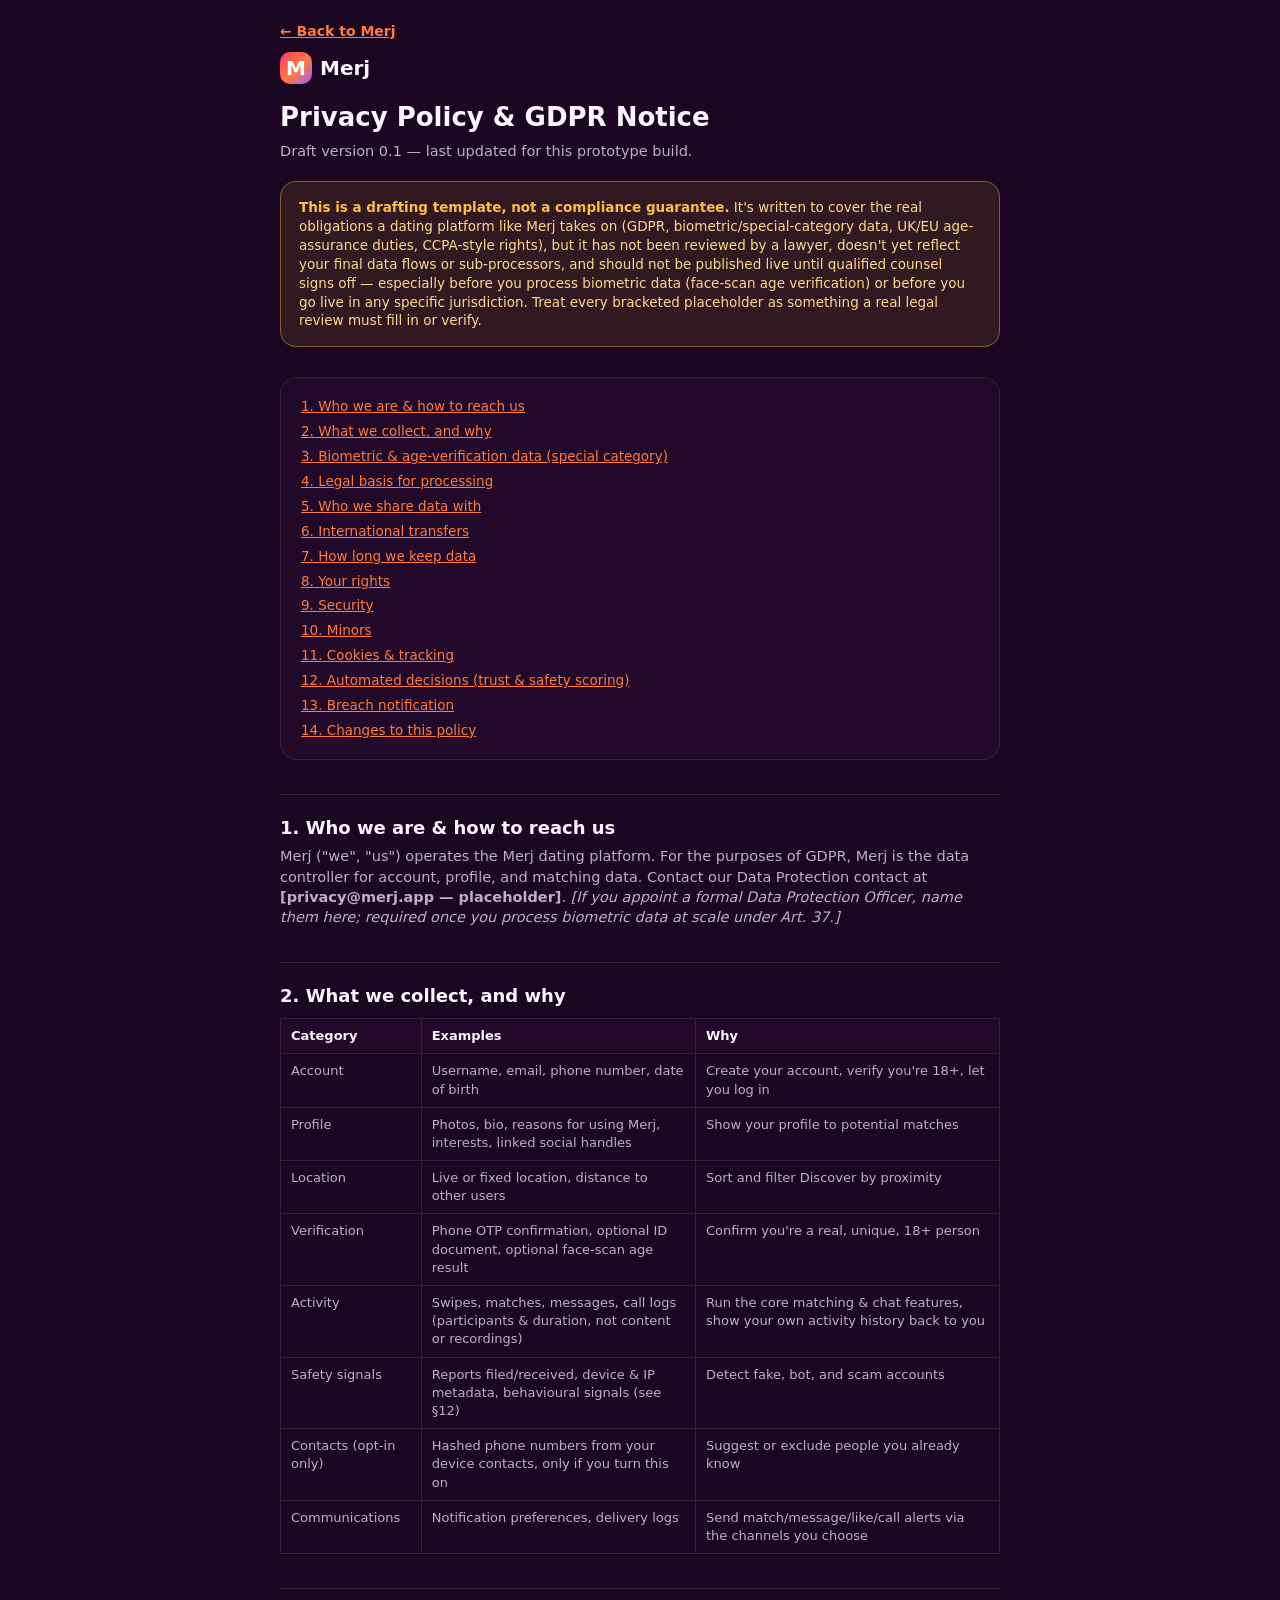
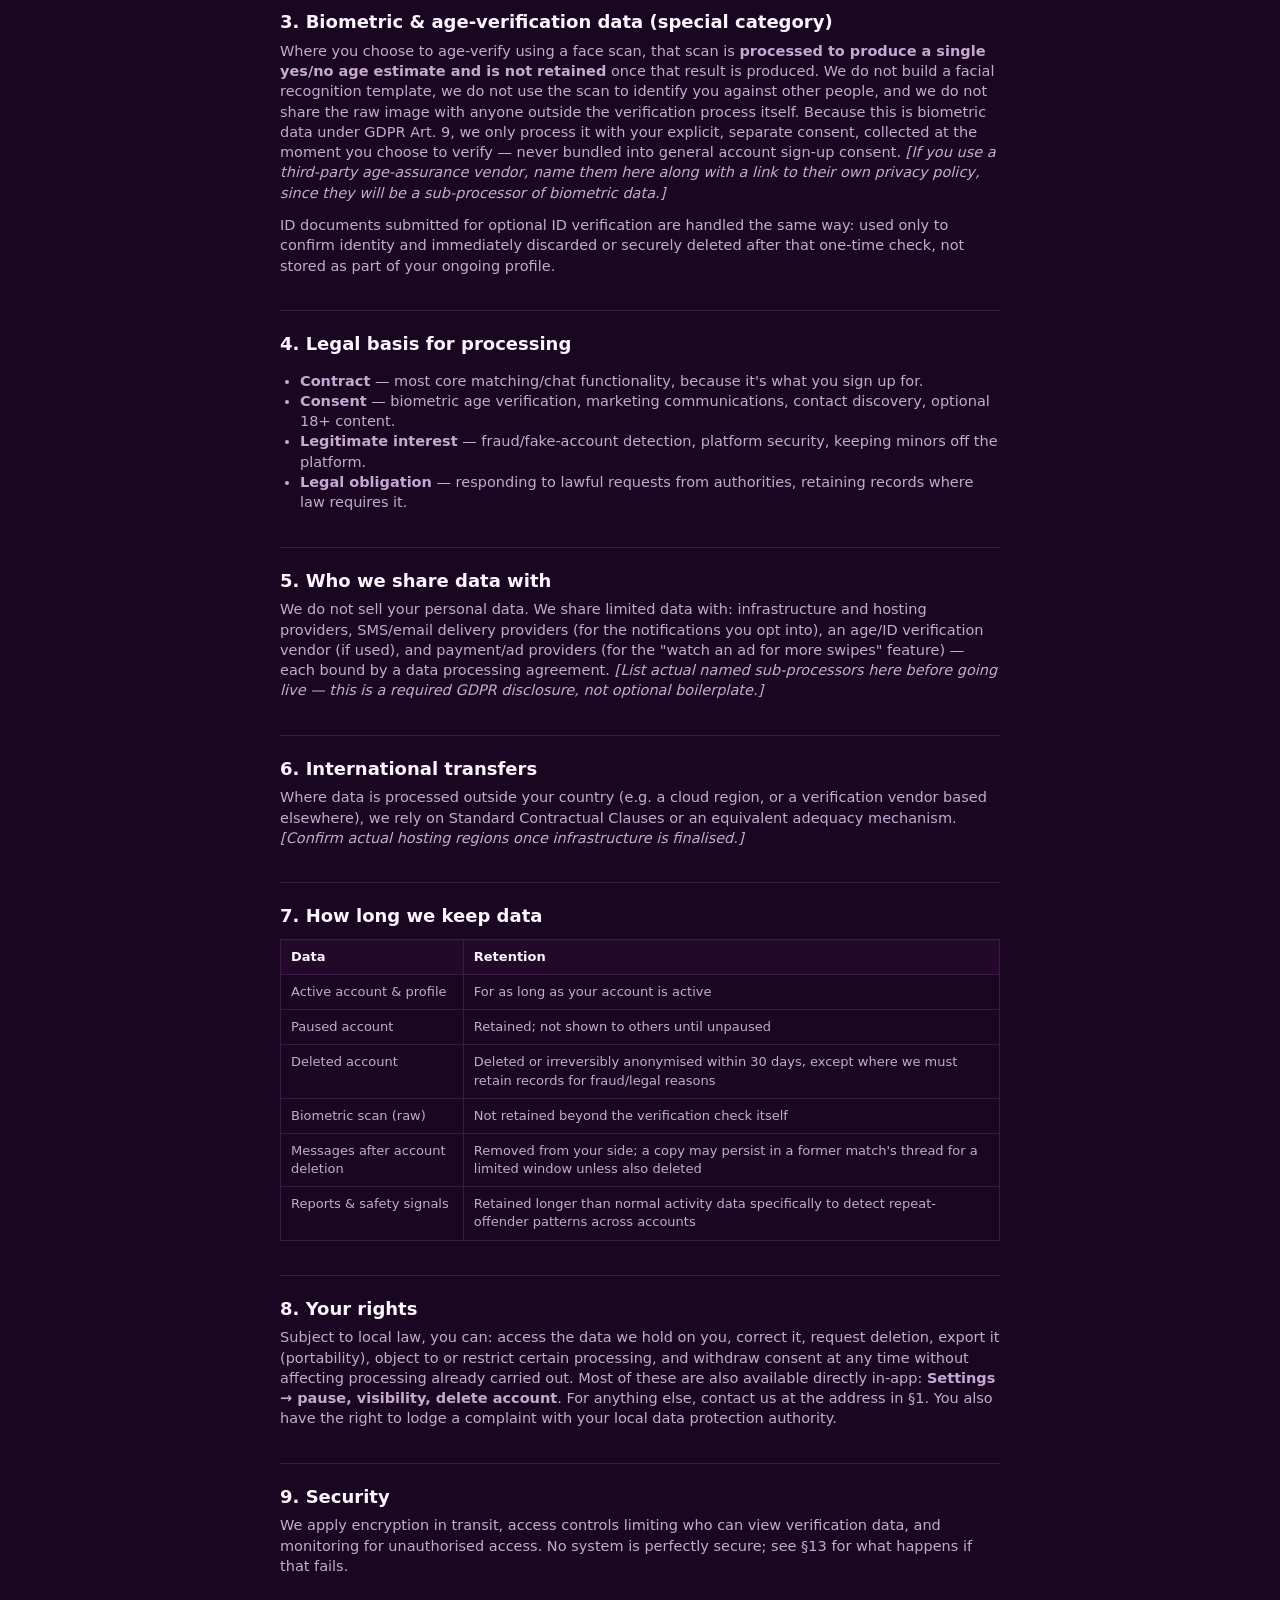
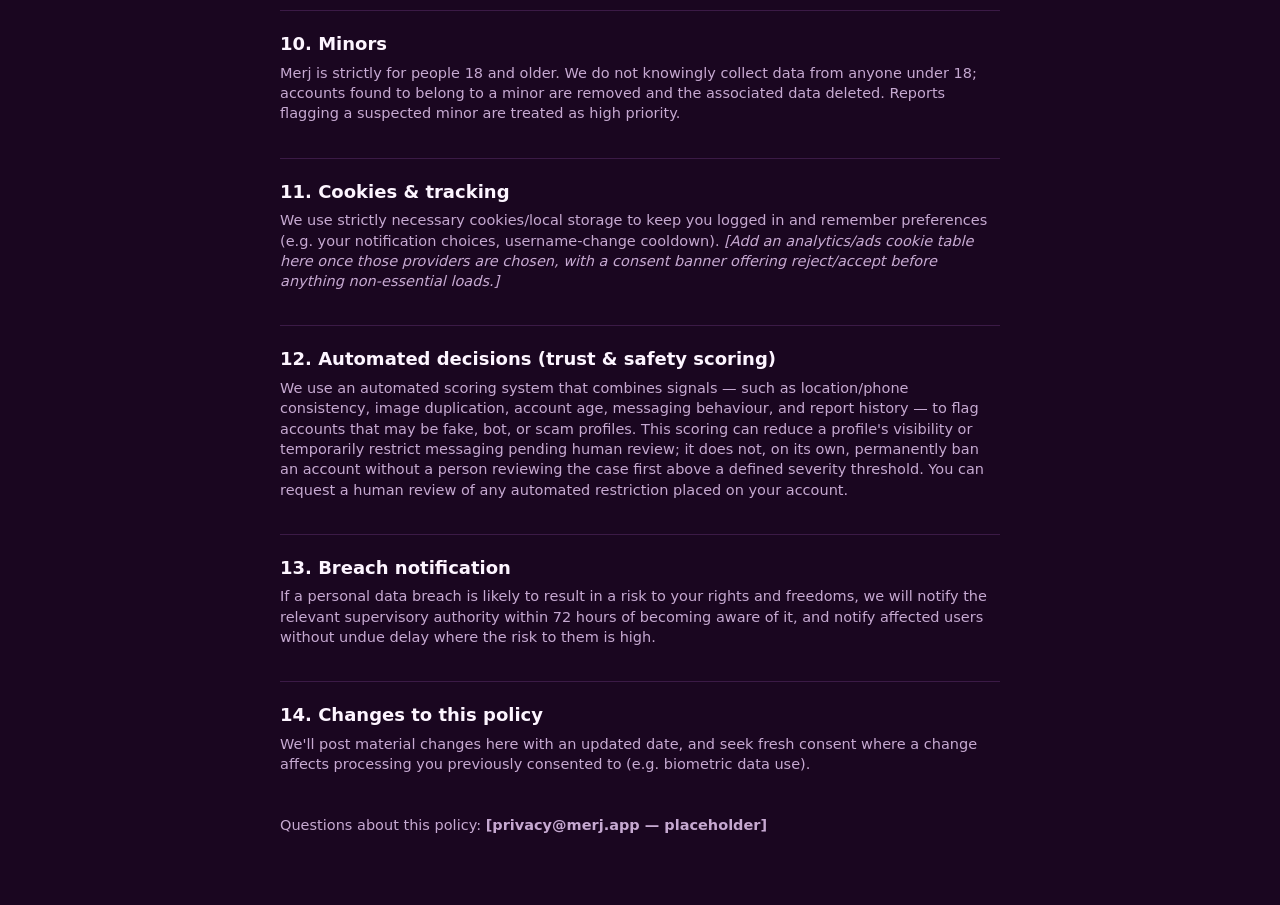
==== privacy.html @ 9fdc81d6 "Initial Merj v1 prototype: onboarding, swipe deck, matches, chat, real WebRTC calling, trust & safet" ====
<!DOCTYPE html>
<html lang="en">
<head>
<meta charset="UTF-8">
<meta name="viewport" content="width=device-width, initial-scale=1">
<title>Merj — Privacy &amp; GDPR</title>
<link rel="stylesheet" href="css/styles.css">
<style>
  .legal-wrap{ max-width: 760px; margin: 0 auto; padding: 20px 20px 60px; }
  .legal-wrap h1{ font-size: 26px; margin-top: 18px; }
  .legal-wrap h2{ font-size: 18px; margin-top: 34px; border-top: 1px solid var(--border); padding-top: 22px; }
  .legal-wrap h3{ font-size: 15px; margin-top: 18px; color: var(--muted); }
  .legal-wrap p, .legal-wrap li{ color: var(--muted); font-size: 14.5px; }
  .legal-wrap ul{ padding-left: 20px; }
  .legal-wrap table{ width:100%; border-collapse: collapse; margin: 12px 0; font-size: 13px; }
  .legal-wrap th, .legal-wrap td{ text-align:left; padding: 8px 10px; border: 1px solid var(--border); color: var(--muted); vertical-align:top; }
  .legal-wrap th{ color: var(--text); background: var(--surface); }
  .disclaimer{
    background: rgba(255,190,60,0.1); border:1px solid rgba(255,190,60,0.4); border-radius: var(--radius);
    padding: 16px 18px; margin: 20px 0 30px; font-size: 13.5px; color: #ffd98a;
  }
  .disclaimer strong{ color:#ffbe3c; }
  .back-link{ display:inline-block; margin-bottom: 10px; }
  .toc{ background: var(--surface); border:1px solid var(--border); border-radius: var(--radius); padding: 16px 20px; margin: 20px 0; }
  .toc a{ display:block; font-size: 13.5px; padding: 3px 0; }
</style>
</head>
<body>
<div class="legal-wrap">
  <a href="index.html" class="link-btn back-link">← Back to Merj</a>
  <div class="brand"><span class="brand-mark">M</span>Merj</div>
  <h1>Privacy Policy &amp; GDPR Notice</h1>
  <p class="muted-sm">Draft version 0.1 — last updated for this prototype build.</p>

  <div class="disclaimer">
    <strong>This is a drafting template, not a compliance guarantee.</strong> It's written to cover the real
    obligations a dating platform like Merj takes on (GDPR, biometric/special-category data, UK/EU age-assurance
    duties, CCPA-style rights), but it has not been reviewed by a lawyer, doesn't yet reflect your final data flows
    or sub-processors, and should not be published live until qualified counsel signs off — especially before you
    process biometric data (face-scan age verification) or before you go live in any specific jurisdiction. Treat
    every bracketed placeholder as something a real legal review must fill in or verify.
  </div>

  <div class="toc">
    <a href="#who">1. Who we are &amp; how to reach us</a>
    <a href="#data">2. What we collect, and why</a>
    <a href="#biometric">3. Biometric &amp; age-verification data (special category)</a>
    <a href="#legal">4. Legal basis for processing</a>
    <a href="#sharing">5. Who we share data with</a>
    <a href="#transfers">6. International transfers</a>
    <a href="#retention">7. How long we keep data</a>
    <a href="#rights">8. Your rights</a>
    <a href="#security">9. Security</a>
    <a href="#minors">10. Minors</a>
    <a href="#cookies">11. Cookies &amp; tracking</a>
    <a href="#automated">12. Automated decisions (trust &amp; safety scoring)</a>
    <a href="#breach">13. Breach notification</a>
    <a href="#changes">14. Changes to this policy</a>
  </div>

  <h2 id="who">1. Who we are &amp; how to reach us</h2>
  <p>Merj ("we", "us") operates the Merj dating platform. For the purposes of GDPR, Merj is the data controller
  for account, profile, and matching data. Contact our Data Protection contact at
  <strong>[privacy@merj.app — placeholder]</strong>. <em>[If you appoint a formal Data Protection Officer, name
  them here; required once you process biometric data at scale under Art. 37.]</em></p>

  <h2 id="data">2. What we collect, and why</h2>
  <table>
    <tr><th>Category</th><th>Examples</th><th>Why</th></tr>
    <tr><td>Account</td><td>Username, email, phone number, date of birth</td><td>Create your account, verify you're 18+, let you log in</td></tr>
    <tr><td>Profile</td><td>Photos, bio, reasons for using Merj, interests, linked social handles</td><td>Show your profile to potential matches</td></tr>
    <tr><td>Location</td><td>Live or fixed location, distance to other users</td><td>Sort and filter Discover by proximity</td></tr>
    <tr><td>Verification</td><td>Phone OTP confirmation, optional ID document, optional face-scan age result</td><td>Confirm you're a real, unique, 18+ person</td></tr>
    <tr><td>Activity</td><td>Swipes, matches, messages, call logs (participants &amp; duration, not content or recordings)</td><td>Run the core matching &amp; chat features, show your own activity history back to you</td></tr>
    <tr><td>Safety signals</td><td>Reports filed/received, device &amp; IP metadata, behavioural signals (see §12)</td><td>Detect fake, bot, and scam accounts</td></tr>
    <tr><td>Contacts (opt-in only)</td><td>Hashed phone numbers from your device contacts, only if you turn this on</td><td>Suggest or exclude people you already know</td></tr>
    <tr><td>Communications</td><td>Notification preferences, delivery logs</td><td>Send match/message/like/call alerts via the channels you choose</td></tr>
  </table>

  <h2 id="biometric">3. Biometric &amp; age-verification data (special category)</h2>
  <p>Where you choose to age-verify using a face scan, that scan is <strong>processed to produce a single yes/no
  age estimate and is not retained</strong> once that result is produced. We do not build a facial recognition
  template, we do not use the scan to identify you against other people, and we do not share the raw image with
  anyone outside the verification process itself. Because this is biometric data under GDPR Art. 9, we only
  process it with your explicit, separate consent, collected at the moment you choose to verify — never bundled
  into general account sign-up consent. <em>[If you use a third-party age-assurance vendor, name them here along
  with a link to their own privacy policy, since they will be a sub-processor of biometric data.]</em></p>
  <p>ID documents submitted for optional ID verification are handled the same way: used only to confirm identity
  and immediately discarded or securely deleted after that one-time check, not stored as part of your ongoing
  profile.</p>

  <h2 id="legal">4. Legal basis for processing</h2>
  <ul>
    <li><strong>Contract</strong> — most core matching/chat functionality, because it's what you sign up for.</li>
    <li><strong>Consent</strong> — biometric age verification, marketing communications, contact discovery, optional 18+ content.</li>
    <li><strong>Legitimate interest</strong> — fraud/fake-account detection, platform security, keeping minors off the platform.</li>
    <li><strong>Legal obligation</strong> — responding to lawful requests from authorities, retaining records where law requires it.</li>
  </ul>

  <h2 id="sharing">5. Who we share data with</h2>
  <p>We do not sell your personal data. We share limited data with: infrastructure and hosting providers,
  SMS/email delivery providers (for the notifications you opt into), an age/ID verification vendor (if used),
  and payment/ad providers (for the "watch an ad for more swipes" feature) — each bound by a data processing
  agreement. <em>[List actual named sub-processors here before going live — this is a required GDPR disclosure,
  not optional boilerplate.]</em></p>

  <h2 id="transfers">6. International transfers</h2>
  <p>Where data is processed outside your country (e.g. a cloud region, or a verification vendor based
  elsewhere), we rely on Standard Contractual Clauses or an equivalent adequacy mechanism. <em>[Confirm actual
  hosting regions once infrastructure is finalised.]</em></p>

  <h2 id="retention">7. How long we keep data</h2>
  <table>
    <tr><th>Data</th><th>Retention</th></tr>
    <tr><td>Active account &amp; profile</td><td>For as long as your account is active</td></tr>
    <tr><td>Paused account</td><td>Retained; not shown to others until unpaused</td></tr>
    <tr><td>Deleted account</td><td>Deleted or irreversibly anonymised within 30 days, except where we must retain records for fraud/legal reasons</td></tr>
    <tr><td>Biometric scan (raw)</td><td>Not retained beyond the verification check itself</td></tr>
    <tr><td>Messages after account deletion</td><td>Removed from your side; a copy may persist in a former match's thread for a limited window unless also deleted</td></tr>
    <tr><td>Reports &amp; safety signals</td><td>Retained longer than normal activity data specifically to detect repeat-offender patterns across accounts</td></tr>
  </table>

  <h2 id="rights">8. Your rights</h2>
  <p>Subject to local law, you can: access the data we hold on you, correct it, request deletion, export it
  (portability), object to or restrict certain processing, and withdraw consent at any time without affecting
  processing already carried out. Most of these are also available directly in-app: <strong>Settings → pause,
  visibility, delete account</strong>. For anything else, contact us at the address in §1. You also have the
  right to lodge a complaint with your local data protection authority.</p>

  <h2 id="security">9. Security</h2>
  <p>We apply encryption in transit, access controls limiting who can view verification data, and monitoring
  for unauthorised access. No system is perfectly secure; see §13 for what happens if that fails.</p>

  <h2 id="minors">10. Minors</h2>
  <p>Merj is strictly for people 18 and older. We do not knowingly collect data from anyone under 18; accounts
  found to belong to a minor are removed and the associated data deleted. Reports flagging a suspected minor
  are treated as high priority.</p>

  <h2 id="cookies">11. Cookies &amp; tracking</h2>
  <p>We use strictly necessary cookies/local storage to keep you logged in and remember preferences (e.g. your
  notification choices, username-change cooldown). <em>[Add an analytics/ads cookie table here once those
  providers are chosen, with a consent banner offering reject/accept before anything non-essential loads.]</em></p>

  <h2 id="automated">12. Automated decisions (trust &amp; safety scoring)</h2>
  <p>We use an automated scoring system that combines signals — such as location/phone consistency, image
  duplication, account age, messaging behaviour, and report history — to flag accounts that may be fake, bot,
  or scam profiles. This scoring can reduce a profile's visibility or temporarily restrict messaging pending
  human review; it does not, on its own, permanently ban an account without a person reviewing the case first
  above a defined severity threshold. You can request a human review of any automated restriction placed on
  your account.</p>

  <h2 id="breach">13. Breach notification</h2>
  <p>If a personal data breach is likely to result in a risk to your rights and freedoms, we will notify the
  relevant supervisory authority within 72 hours of becoming aware of it, and notify affected users without
  undue delay where the risk to them is high.</p>

  <h2 id="changes">14. Changes to this policy</h2>
  <p>We'll post material changes here with an updated date, and seek fresh consent where a change affects
  processing you previously consented to (e.g. biometric data use).</p>

  <p class="muted-sm" style="margin-top:40px;">Questions about this policy: <strong>[privacy@merj.app — placeholder]</strong></p>
</div>
</body>
</html>
---- css/styles.css ----
/* ==========================================================================
   Merj — mobile-first prototype styles
   Breakpoint strategy: base styles target ~360-400px phones.
   min-width steps: 480 (large phones), 600 (small tablets / phone landscape),
   768 (tablets), 1024 (small laptop), 1280 (desktop) — the most common
   device breakpoints in current traffic data.
   ========================================================================== */

:root{
  --bg: #120014;
  --bg-alt: #1a0620;
  --surface: #22092a;
  --surface-2: #2c0f36;
  --border: #3b1a46;
  --text: #fdf5ff;
  --muted: #c6a9d1;
  --muted-2: #8f7098;
  --primary: #ff3b6e;
  --primary-2: #ff7a3d;
  --accent: #9b5cff;
  --success: #34d399;
  --danger: #ff4d5e;
  --radius-sm: 10px;
  --radius: 16px;
  --radius-lg: 24px;
  --shadow: 0 12px 32px rgba(0,0,0,0.35);
  --gradient: linear-gradient(135deg, var(--primary) 0%, var(--primary-2) 55%, var(--accent) 100%);
  --nav-h: 64px;
  --header-h: 56px;
  --max-app-width: 430px;
  --font: 'Segoe UI', system-ui, -apple-system, 'Helvetica Neue', Arial, sans-serif;
}

*,*::before,*::after{ box-sizing: border-box; }
html,body{ margin:0; padding:0; }
[hidden]{ display:none !important; }
body{
  background: var(--bg);
  color: var(--text);
  font-family: var(--font);
  -webkit-font-smoothing: antialiased;
  min-height: 100vh;
  line-height: 1.4;
}
h1,h2,h3,h4{ margin: 0 0 8px; line-height: 1.2; }
p{ margin: 0 0 12px; }
.muted{ color: var(--muted); }
.muted-sm{ color: var(--muted-2); font-size: 13px; margin: 2px 0 10px; }
button{ font-family: inherit; }
a{ color: var(--primary-2); }
img{ max-width: 100%; display:block; }

::-webkit-scrollbar{ width: 6px; height:6px; }
::-webkit-scrollbar-thumb{ background: var(--border); border-radius: 4px; }

/* ---------- Buttons ---------- */
.btn{
  display:inline-flex; align-items:center; justify-content:center; gap:8px;
  border:none; border-radius: 999px; padding: 12px 20px; font-size: 15px; font-weight:600;
  cursor:pointer; transition: transform .12s ease, opacity .12s ease; text-align:center;
}
.btn:active{ transform: scale(0.97); }
.btn--primary{ background: var(--gradient); color:#fff; box-shadow: 0 6px 18px rgba(255,59,110,0.35); }
.btn--outline{ background: transparent; border: 1.5px solid var(--border); color: var(--text); }
.btn--ghost{ background: var(--surface); color: var(--text); }
.btn--danger{ background: var(--danger); color:#fff; }
.btn--danger-ghost{ background: transparent; border: 1.5px solid var(--danger); color: var(--danger); }
.btn--sm{ padding: 8px 14px; font-size: 13px; }
.btn--lg{ padding: 15px 26px; font-size: 16px; }
.btn--block{ display:flex; width:100%; margin-bottom: 10px; }
.link-btn{ background:none; border:none; color: var(--primary-2); font-weight:600; cursor:pointer; font-size: 14px; }
.icon-btn{
  background: var(--surface); border:none; color: var(--text); width:38px; height:38px; border-radius: 50%;
  display:flex; align-items:center; justify-content:center; font-size:16px; cursor:pointer;
}

.pill{ display:inline-block; padding: 6px 14px; border-radius: 999px; font-size: 12px; font-weight: 700; letter-spacing:.02em; }
.pill--accent{ background: rgba(255,59,110,0.15); color: var(--primary-2); border: 1px solid rgba(255,59,110,0.4); }

/* ---------- Screens (single-page app pattern) ---------- */
.screen{ display:none; }
.screen.is-active{ display:block; }

/* App-mode screens (everything except landing) live in a frame */
.app-frame > .screen{
  display:none; min-height: 100vh; position: relative; background: var(--bg);
}
.app-frame > .screen.is-active{ display:flex; flex-direction:column; min-height:100vh; }

/* ---------- Landing ---------- */
.screen--landing{ padding-bottom: 40px; }
.landing-nav{
  display:flex; align-items:center; justify-content:space-between;
  padding: 16px 20px; position: sticky; top:0; background: rgba(18,0,20,0.85); backdrop-filter: blur(8px); z-index: 5;
}
.brand{ display:flex; align-items:center; gap:8px; font-weight:800; font-size:20px; }
.brand-mark{
  width:32px;height:32px;border-radius:10px; background: var(--gradient); color:#fff;
  display:flex; align-items:center; justify-content:center; font-weight:800;
}
.brand-mark--sm{ width:26px; height:26px; border-radius:8px; font-size:13px; }

.hero{ padding: 28px 20px 8px; text-align:center; }
.hero h1{ font-size: 34px; margin: 14px 0 12px; letter-spacing:-0.02em; }
.hero-sub{ color: var(--muted); font-size: 15px; max-width: 480px; margin: 0 auto 22px; }
.hero-cta{ display:flex; flex-direction:column; gap:10px; max-width: 340px; margin: 0 auto 28px; }
.trust-strip{ display:flex; justify-content:center; gap: 22px; flex-wrap:wrap; margin-bottom: 8px; }
.trust-item{ display:flex; flex-direction:column; align-items:center; font-size:12px; color: var(--muted-2); }
.trust-item strong{ color: var(--text); font-size: 14px; }

.feature-grid{
  display:grid; grid-template-columns: 1fr; gap: 14px; padding: 28px 20px; max-width: 1100px; margin: 0 auto;
}
.feature-card{ background: var(--surface); border:1px solid var(--border); border-radius: var(--radius); padding: 20px; }
.feature-icon{ font-size: 26px; margin-bottom: 8px; }
.feature-card h3{ font-size: 16px; }
.feature-card p{ color: var(--muted); font-size: 14px; margin:0; }

.landing-footer{ text-align:center; padding: 20px; color: var(--muted-2); font-size: 13px; }

/* ---------- App frame (phone shell) ---------- */
.app-frame{ display:none; background: var(--bg); }
.app-frame.is-open{ display:block; }

/* ---------- App header ---------- */
.app-header{
  height: var(--header-h); min-height: var(--header-h); display:flex; align-items:center; justify-content:space-between;
  padding: 0 14px; border-bottom: 1px solid var(--border); background: var(--bg-alt); position: sticky; top:0; z-index: 4;
}
.app-header-title{ font-weight:700; font-size:16px; display:flex; align-items:center; gap:8px; }
.header-actions{ display:flex; gap:8px; }

/* ---------- Bottom nav ---------- */
.bottom-nav{
  height: var(--nav-h); display:flex; border-top: 1px solid var(--border); background: var(--bg-alt);
  position: sticky; bottom:0; margin-top:auto; z-index:4;
}
.nav-btn{
  flex:1; background:none; border:none; color: var(--muted-2); display:flex; flex-direction:column; align-items:center;
  justify-content:center; gap:2px; font-size: 11px; cursor:pointer; position:relative;
}
.nav-btn span:first-child{ font-size: 18px; }
.nav-btn.is-active{ color: var(--primary-2); }
.nav-badge{
  position:absolute; top:6px; right: calc(50% - 22px); background: var(--danger); color:#fff; font-size:10px;
  width:16px; height:16px; border-radius:50%; display:flex; align-items:center; justify-content:center;
}

/* ---------- Scroll panels ---------- */
.scroll-panel{ flex:1; overflow-y:auto; padding: 16px 16px 28px; }
.panel-section{ background: var(--surface); border:1px solid var(--border); border-radius: var(--radius); padding: 16px; margin-bottom: 14px; }
.panel-section h4{ font-size: 14px; text-transform: uppercase; letter-spacing:.04em; color: var(--muted); margin-bottom: 8px; }

/* ---------- Onboarding ---------- */
.onboard-wrap{ padding: 20px; max-width: 480px; margin: 0 auto; width:100%; }
.progress-bar{ height:4px; background: var(--border); border-radius:2px; margin-bottom: 22px; overflow:hidden; }
.progress-fill{ height:100%; width: 16.6%; background: var(--gradient); transition: width .25s ease; }
.ob-step{ display:none; }
.ob-step.is-active{ display:block; animation: fadeIn .2s ease; }
@keyframes fadeIn{ from{ opacity:0; transform: translateY(6px);} to{opacity:1; transform:none;} }

.field{ display:block; margin-bottom: 14px; font-size: 13px; color: var(--muted); font-weight:600; }
.field input, .field textarea, .field-select{
  display:block; width:100%; margin-top:6px; padding: 12px 14px; border-radius: var(--radius-sm);
  border: 1.5px solid var(--border); background: var(--surface); color: var(--text); font-size:15px; font-family: inherit;
}
.field-select{ margin-bottom: 12px; }
.field input:focus, .field textarea:focus{ outline: none; border-color: var(--primary); }
.field-hint{ display:block; font-weight:400; font-size: 12px; color: var(--muted-2); margin-top: 5px; }

.choice-row{ display:flex; flex-direction:column; gap:10px; margin-bottom: 6px; }
.choice-card{
  text-align:left; background: var(--surface); border: 1.5px solid var(--border); border-radius: var(--radius);
  padding: 14px 16px; cursor:pointer; color: var(--text); display:flex; flex-direction:column; gap:2px;
}
.choice-card strong{ font-size:14px; }
.choice-card span{ font-size:12px; color: var(--muted-2); }
.choice-card.is-selected{ border-color: var(--primary); background: rgba(255,59,110,0.08); }

.photo-grid{ display:grid; grid-template-columns: repeat(3, 1fr); gap: 10px; margin: 10px 0; }
.photo-slot{
  aspect-ratio: 3/4; border-radius: var(--radius-sm); border: 1.5px dashed var(--border); background: var(--surface);
  display:flex; align-items:center; justify-content:center; flex-direction:column; gap:4px; font-size:11px;
  color: var(--muted-2); cursor:pointer; position:relative; overflow:hidden; text-align:center; padding:6px;
}
.photo-slot input[type=file]{ position:absolute; inset:0; opacity:0; cursor:pointer; }
.photo-slot.has-photo{ border-style: solid; }
.photo-slot img{ position:absolute; inset:0; width:100%; height:100%; object-fit:cover; }
.photo-slot .scan-badge{
  position:absolute; bottom:4px; left:4px; right:4px; background: rgba(0,0,0,0.6); border-radius:6px;
  font-size:9px; padding:3px 4px; text-align:center; color: var(--success); z-index:1;
}

.chip-group{ display:flex; flex-wrap:wrap; gap:8px; }
.chip{
  background: var(--surface); border: 1.5px solid var(--border); color: var(--text); border-radius:999px;
  padding: 8px 14px; font-size: 13px; cursor:pointer;
}
.chip.is-selected{ background: var(--gradient); border-color: transparent; color:#fff; font-weight:600; }

.toggle-row{ display:flex; align-items:center; gap:12px; margin-bottom: 14px; font-size: 13px; cursor:pointer; }
.toggle-row span:first-child{ flex:1; color: var(--text); }
.toggle-row em{ color: var(--muted-2); font-style:normal; display:block; font-size:11px; margin-top:2px; }
.toggle-row input[type=checkbox]{ display:none; }
.toggle-switch{ width:40px; height:24px; border-radius:999px; background: var(--border); position:relative; flex-shrink:0; transition: background .15s; }
.toggle-switch::after{ content:''; position:absolute; top:3px; left:3px; width:18px; height:18px; border-radius:50%; background:#fff; transition: transform .15s; }
.toggle-row input:checked + .toggle-switch{ background: var(--primary); }
.toggle-row input:checked + .toggle-switch::after{ transform: translateX(16px); }

.otp-row{ display:flex; gap:10px; margin: 16px 0; }
.otp-box{ width:52px; height:60px; text-align:center; font-size:22px; border-radius: var(--radius-sm); border:1.5px solid var(--border); background: var(--surface); color: var(--text); }

.ob-nav{ display:flex; gap:10px; margin-top: 20px; }
.ob-nav .btn{ flex:1; }

/* ---------- Discover / swipe deck ---------- */
.swipe-meter{ padding: 10px 16px 4px; }
.swipe-meter-bar{ height:5px; background: var(--surface-2); border-radius: 3px; overflow:hidden; }
.swipe-meter-fill{ height:100%; background: var(--gradient); width:100%; transition: width .2s; }
.swipe-meter span{ display:block; font-size: 11px; color: var(--muted-2); margin-top:5px; }
#swipeCount{ font-size:11px; color: var(--muted-2); margin-top:5px; }

.deck-area{ position:relative; flex:1; padding: 10px 16px; display:flex; align-items:center; justify-content:center; min-height: 380px; }
.swipe-card{
  position:absolute; width: calc(100% - 32px); max-width: 360px; height: 100%; max-height: 520px; border-radius: var(--radius-lg);
  overflow:hidden; box-shadow: var(--shadow); cursor:grab; user-select:none; touch-action:none;
  background: var(--surface); border: 1px solid var(--border);
}
.swipe-card:active{ cursor:grabbing; }
.card-photo{
  height: 68%; background: var(--gradient); display:flex; align-items:center; justify-content:center;
  font-size: 64px; font-weight:800; color: rgba(255,255,255,0.9); position:relative;
}
.card-photo .lock-badge{
  position:absolute; top:12px; right:12px; background: rgba(0,0,0,0.45); color:#fff; font-size:11px;
  padding: 5px 10px; border-radius:999px; display:flex; align-items:center; gap:4px;
}
.card-body{ padding: 14px 16px; }
.card-name-row{ display:flex; align-items:baseline; gap:8px; margin-bottom:4px; }
.card-name-row h3{ font-size:19px; margin:0; }
.card-name-row .distance{ font-size:12px; color: var(--muted-2); margin-left:auto; }
.card-tags{ display:flex; flex-wrap:wrap; gap:6px; margin: 8px 0; }
.card-tags .tag{ font-size:10px; background: var(--surface-2); border-radius:999px; padding:4px 9px; color: var(--muted); }
.card-bio{ font-size:13px; color: var(--muted); margin:0; }
.card-verified{ font-size:11px; color: var(--success); display:flex; align-items:center; gap:4px; margin-top:6px; }

.stamp{ position:absolute; top:26px; font-size: 26px; font-weight:800; padding: 6px 14px; border-radius:8px; border:4px solid; text-transform:uppercase; opacity:0; pointer-events:none; letter-spacing:.05em; }
.stamp--like{ left:20px; color: var(--success); border-color: var(--success); transform: rotate(-14deg); }
.stamp--pass{ right:20px; color: var(--danger); border-color: var(--danger); transform: rotate(14deg); }

.deck-empty, .deck-outofswipes{ text-align:center; padding: 20px; max-width:300px; }
.deck-empty-icon{ font-size:40px; margin-bottom:10px; }

.swipe-controls{ display:flex; justify-content:center; align-items:center; gap: 22px; padding: 14px 16px 20px; }
.round-btn{
  width:56px; height:56px; border-radius:50%; border:none; font-size:22px; cursor:pointer; display:flex;
  align-items:center; justify-content:center; box-shadow: 0 8px 18px rgba(0,0,0,0.3);
}
.round-btn--pass{ background: var(--surface); color: var(--danger); }
.round-btn--like{ background: var(--gradient); color:#fff; width:64px; height:64px; font-size:26px; }
.round-btn--info{ background: var(--surface); color: var(--muted); width:44px; height:44px; font-size:16px; }

/* ---------- Matches list ---------- */
.empty-state{ text-align:center; padding: 60px 20px; }
.match-row{
  display:flex; align-items:center; gap:12px; padding: 12px; border-radius: var(--radius); background: var(--surface);
  border:1px solid var(--border); margin-bottom: 10px; cursor:pointer;
}
.match-row .last-msg{ font-size:12px; color: var(--muted-2); margin:2px 0 0; }
.match-row .match-meta{ margin-left:auto; text-align:right; font-size:11px; color: var(--muted-2); }
.match-row.is-new .last-msg{ color: var(--primary-2); font-weight:600; }

.avatar{
  width:48px; height:48px; border-radius:50%; background: var(--gradient); color:#fff; font-weight:800;
  display:flex; align-items:center; justify-content:center; flex-shrink:0; font-size:16px;
}
.avatar--lg{ width:84px; height:84px; font-size:30px; }
.avatar--xl{ width:96px; height:96px; font-size:34px; margin: 0 auto 10px; }

/* ---------- Chat ---------- */
.chat-thread{ flex:1; overflow-y:auto; padding: 16px; display:flex; flex-direction:column; gap:10px; }
.msg{ max-width:75%; padding: 10px 14px; border-radius: 16px; font-size: 14px; }
.msg--them{ background: var(--surface); align-self:flex-start; border-bottom-left-radius:4px; }
.msg--me{ background: var(--gradient); color:#fff; align-self:flex-end; border-bottom-right-radius:4px; }
.msg--system{ align-self:center; font-size:11px; color: var(--muted-2); background:none; }
.chat-input-row{ display:flex; gap:8px; padding: 10px 12px; border-top:1px solid var(--border); background: var(--bg-alt); }
.chat-input-row input{ flex:1; padding: 11px 14px; border-radius:999px; border:1.5px solid var(--border); background: var(--surface); color: var(--text); font-size:14px; }
.chat-input-row input:focus{ outline:none; border-color: var(--primary); }

/* ---------- Profile ---------- */
.profile-hero{ text-align:center; padding: 20px 0 6px; }
.badge-row{ display:flex; justify-content:center; gap:6px; flex-wrap:wrap; margin-top:6px; }
.badge{ font-size:11px; background: var(--surface-2); border-radius:999px; padding: 4px 10px; color: var(--muted); display:flex; align-items:center; gap:4px; }
.badge--verified{ color: var(--success); }

.verify-item{ display:flex; align-items:center; gap:10px; padding: 10px 0; border-bottom:1px solid var(--border); }
.verify-item:last-child{ border-bottom:none; }
.verify-item div{ flex:1; }
.verify-item strong{ font-size:13px; }
.verify-status{
  width:26px; height:26px; border-radius:50%; background: var(--surface-2); color: var(--muted-2); display:flex;
  align-items:center; justify-content:center; font-size:13px; flex-shrink:0;
}
.verify-status--done{ background: var(--success); color:#08331f; }

.locked-panel{ text-align:center; padding: 18px; background: var(--surface-2); border-radius: var(--radius-sm); color: var(--muted-2); font-size:13px; margin-top:8px; }
.locked-panel .lock-icon{ font-size:22px; margin-bottom:6px; }

.social-list{ display:flex; flex-direction:column; gap:8px; }
.social-row{ display:flex; align-items:center; gap:10px; background: var(--surface-2); border-radius: var(--radius-sm); padding:10px 12px; font-size:13px; }

.safety-list{ margin:0; padding-left:18px; color: var(--muted); font-size:13px; display:flex; flex-direction:column; gap:10px; }
.safety-list li::marker{ color: var(--primary-2); }

/* ---------- Filters ---------- */
.sort-list{ list-style:none; margin:0; padding:0; display:flex; flex-direction:column; gap:8px; }
.sort-list li{ background: var(--surface-2); border-radius: var(--radius-sm); padding: 10px 14px; font-size:13px; cursor:grab; }
.sort-list li.dragging{ opacity: 0.4; }
.range-value{ text-align:right; font-size:12px; color: var(--muted-2); margin-top:2px; }
.dual-range-labels{ text-align:center; font-size:13px; color: var(--muted); margin-bottom:4px; }
input[type=range]{ width:100%; accent-color: var(--primary); }

/* ---------- Activity ---------- */
.activity-tabs{ display:flex; gap:6px; margin-bottom: 14px; background: var(--surface); border-radius: 999px; padding: 4px; }
.activity-tab{ flex:1; background:none; border:none; color: var(--muted-2); padding: 9px 6px; border-radius:999px; font-size:12.5px; font-weight:600; cursor:pointer; }
.activity-tab.is-active{ background: var(--gradient); color:#fff; }
.activity-pane{ display:none; }
.activity-pane.is-active{ display:block; }
.like-row, .call-log-row{
  display:flex; align-items:center; gap:12px; padding: 12px; border-radius: var(--radius); background: var(--surface);
  border:1px solid var(--border); margin-bottom: 10px;
}
.like-row .like-meta, .call-log-row .call-meta{ margin-left:auto; text-align:right; font-size:11px; color: var(--muted-2); }
.call-log-row .call-kind{ font-size:18px; }

/* ---------- Notifications matrix ---------- */
.notif-grid{ display:grid; grid-template-columns: 1fr repeat(3, 44px); align-items:center; gap: 10px 4px; font-size:12px; }
.notif-grid .notif-head{ font-size:10px; text-transform:uppercase; color: var(--muted-2); text-align:center; }
.notif-grid .notif-label{ color: var(--text); font-size:13px; }
.notif-grid input[type=checkbox]{ justify-self:center; width:18px; height:18px; accent-color: var(--primary); }

/* ---------- Trust & Safety demo ---------- */
.trust-row{ background: var(--surface-2); border-radius: var(--radius-sm); padding: 12px; margin-bottom:10px; }
.trust-row-top{ display:flex; align-items:center; gap:10px; margin-bottom:6px; }
.trust-row-top strong{ font-size:13px; flex:1; }
.trust-score{ font-size:12px; font-weight:800; padding: 3px 10px; border-radius:999px; }
.trust-score--low{ background: rgba(52,211,153,0.18); color: var(--success); }
.trust-score--med{ background: rgba(255,190,60,0.18); color: #ffbe3c; }
.trust-score--high{ background: rgba(255,77,94,0.18); color: var(--danger); }
.trust-factors{ margin:0; padding-left:16px; font-size:11.5px; color: var(--muted-2); }
.trust-action{ font-size:11px; color: var(--muted); margin-top:6px; font-style:italic; }

/* ---------- Video call stage ---------- */
.call-card--rtc{ max-width: 380px; text-align:left; }
.call-card--rtc h3{ text-align:center; }
.video-stage{
  position:relative; background:#000; border-radius: var(--radius); overflow:hidden; aspect-ratio: 3/4; margin: 12px 0;
}
.video-stage video{ width:100%; height:100%; object-fit:cover; }
#remoteVideo{ position:absolute; inset:0; }
#localVideo{ position:absolute; width:30%; bottom:10px; right:10px; border-radius:10px; border:2px solid rgba(255,255,255,0.6); aspect-ratio:3/4; z-index:2; }
.face-warning{
  position:absolute; top:0; left:0; right:0; background: rgba(255,77,94,0.92); color:#fff; text-align:center;
  padding: 8px; font-size:12px; font-weight:700; z-index:3;
}
.call-room-box{ background: var(--surface-2); border-radius: var(--radius-sm); padding: 12px; margin-bottom: 10px; }
.call-room-box .field{ margin-bottom: 10px; }
.call-controls{ display:flex; justify-content:center; gap:16px; margin: 10px 0; }

/* ---------- Overlays ---------- */
.overlay{
  position: fixed; inset:0; background: rgba(8,0,10,0.78); z-index: 50; display:flex; align-items:center;
  justify-content:center; padding: 20px; backdrop-filter: blur(4px);
}
.match-card, .call-card, .info-card{
  background: var(--surface); border-radius: var(--radius-lg); padding: 28px 24px; text-align:center; max-width: 360px;
  width:100%; border: 1px solid var(--border); box-shadow: var(--shadow);
}
.match-confetti{ font-size: 40px; }
.match-avatars{ display:flex; justify-content:center; gap: -10px; margin: 16px 0 22px; }
.match-avatars .avatar{ margin: 0 -8px; border: 3px solid var(--surface); }
.call-card .avatar{ margin: 0 auto 12px; }
.call-card .round-btn{ margin-top: 18px; }

.toast{
  position: fixed; left:50%; bottom: 90px; transform: translateX(-50%); background: var(--surface); border:1px solid var(--border);
  color: var(--text); padding: 12px 18px; border-radius: 999px; font-size:13px; z-index: 60; box-shadow: var(--shadow);
  max-width: 90vw; text-align:center;
}

/* ==========================================================================
   Breakpoints
   ========================================================================== */

/* Large phones (>=480px): a little breathing room */
@media (min-width: 480px){
  .feature-grid{ grid-template-columns: repeat(2, 1fr); }
  .hero h1{ font-size: 38px; }
}

/* Small tablets / phone landscape (>=600px): introduce the phone-frame look for the app */
@media (min-width: 600px){
  body{ background: var(--bg-alt); }
  .screen--landing{ background: var(--bg); }
  .app-frame.is-open{
    max-width: var(--max-app-width); margin: 24px auto; border-radius: 36px; overflow:hidden;
    box-shadow: 0 30px 60px rgba(0,0,0,0.5); border: 8px solid #000;
  }
  .app-frame.is-open > .screen.is-active{ min-height: 780px; max-height: 86vh; }
  .onboard-wrap{ padding: 24px; }
}

/* Tablets (>=768px) */
@media (min-width: 768px){
  .feature-grid{ grid-template-columns: repeat(3, 1fr); padding: 36px 40px; }
  .hero{ padding-top: 40px; }
  .landing-nav{ padding: 20px 40px; }
  .landing-footer{ padding: 30px; }
}

/* Small laptop (>=1024px) */
@media (min-width: 1024px){
  .hero h1{ font-size: 46px; }
  .hero-sub{ font-size: 17px; }
  .hero-cta{ flex-direction:row; max-width:none; justify-content:center; }
  .trust-strip{ gap: 40px; }
  .app-frame.is-open{ margin: 40px auto; }
}

/* Desktop (>=1280px) */
@media (min-width: 1280px){
  .feature-grid{ max-width: 1200px; }
  .hero{ max-width: 900px; margin: 0 auto; }
}

@media (prefers-reduced-motion: reduce){
  *{ animation-duration: 0.01ms !important; transition-duration: 0.01ms !important; }
}
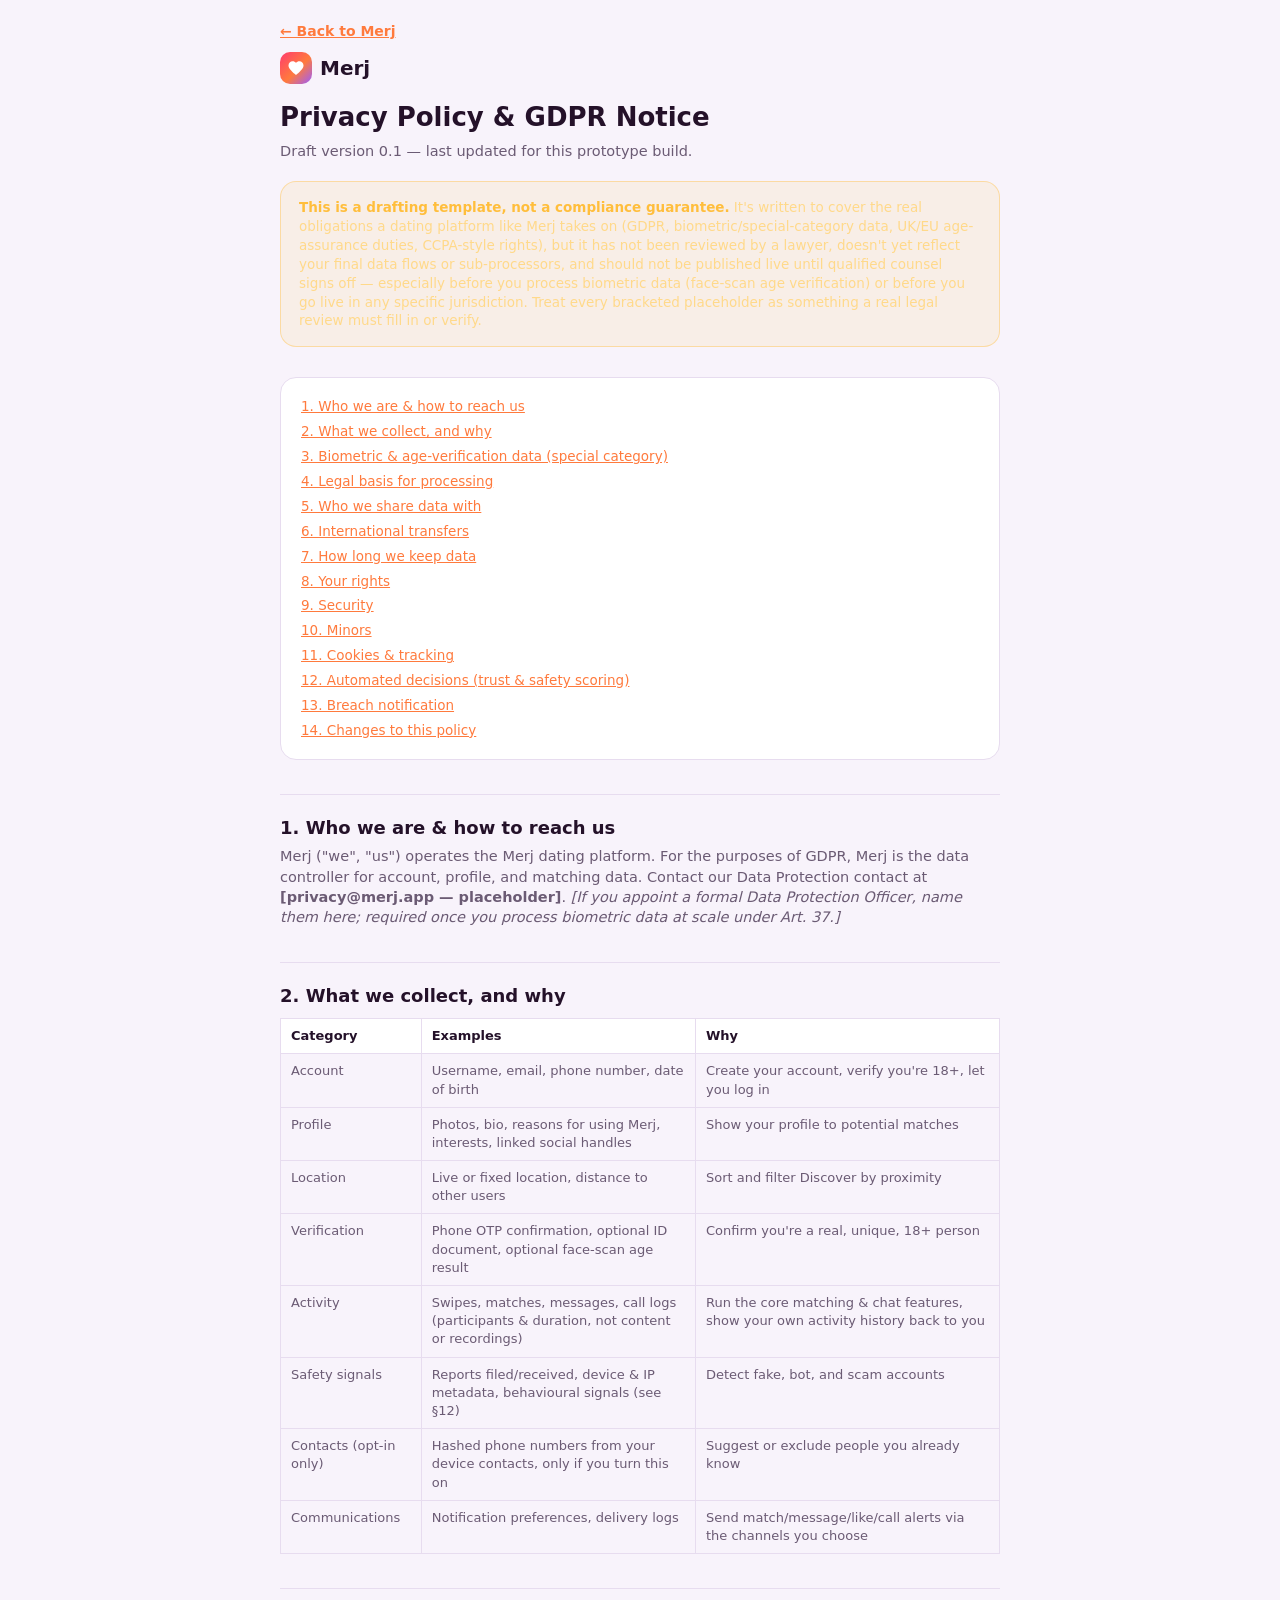
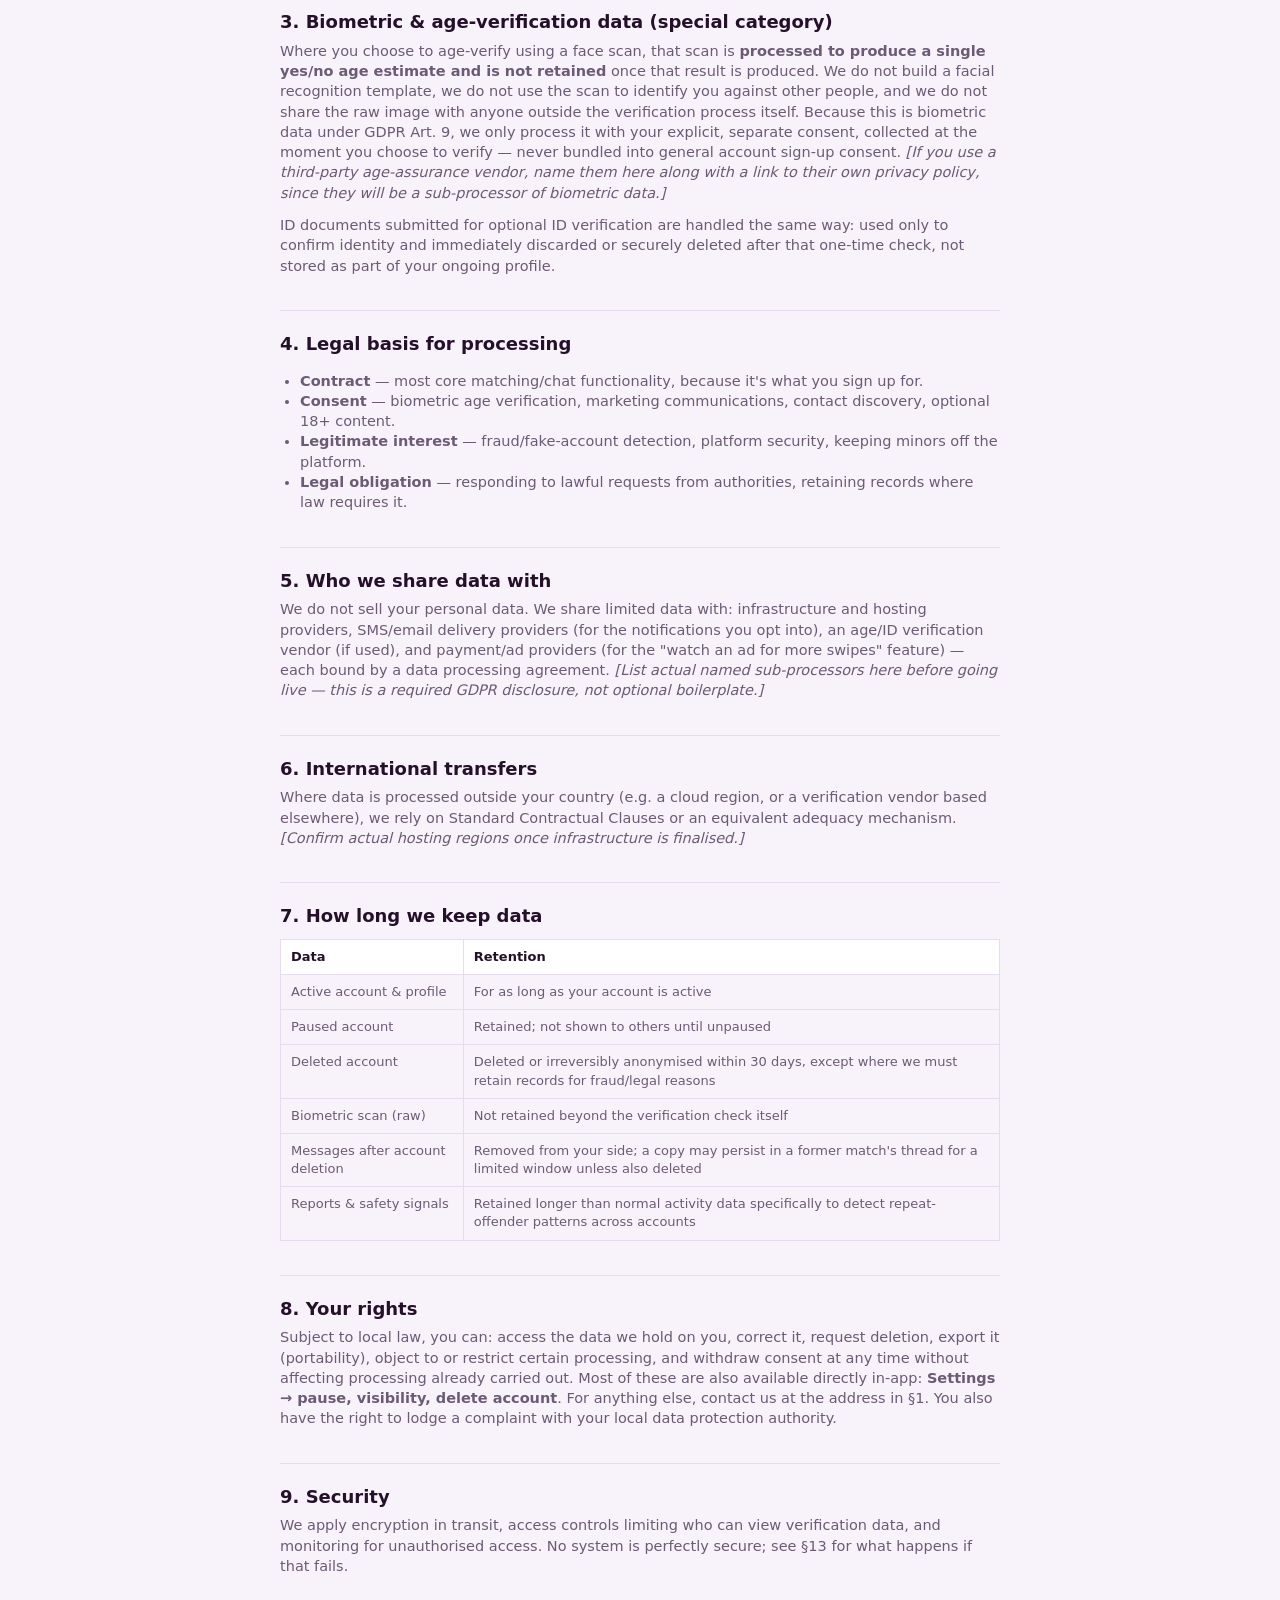
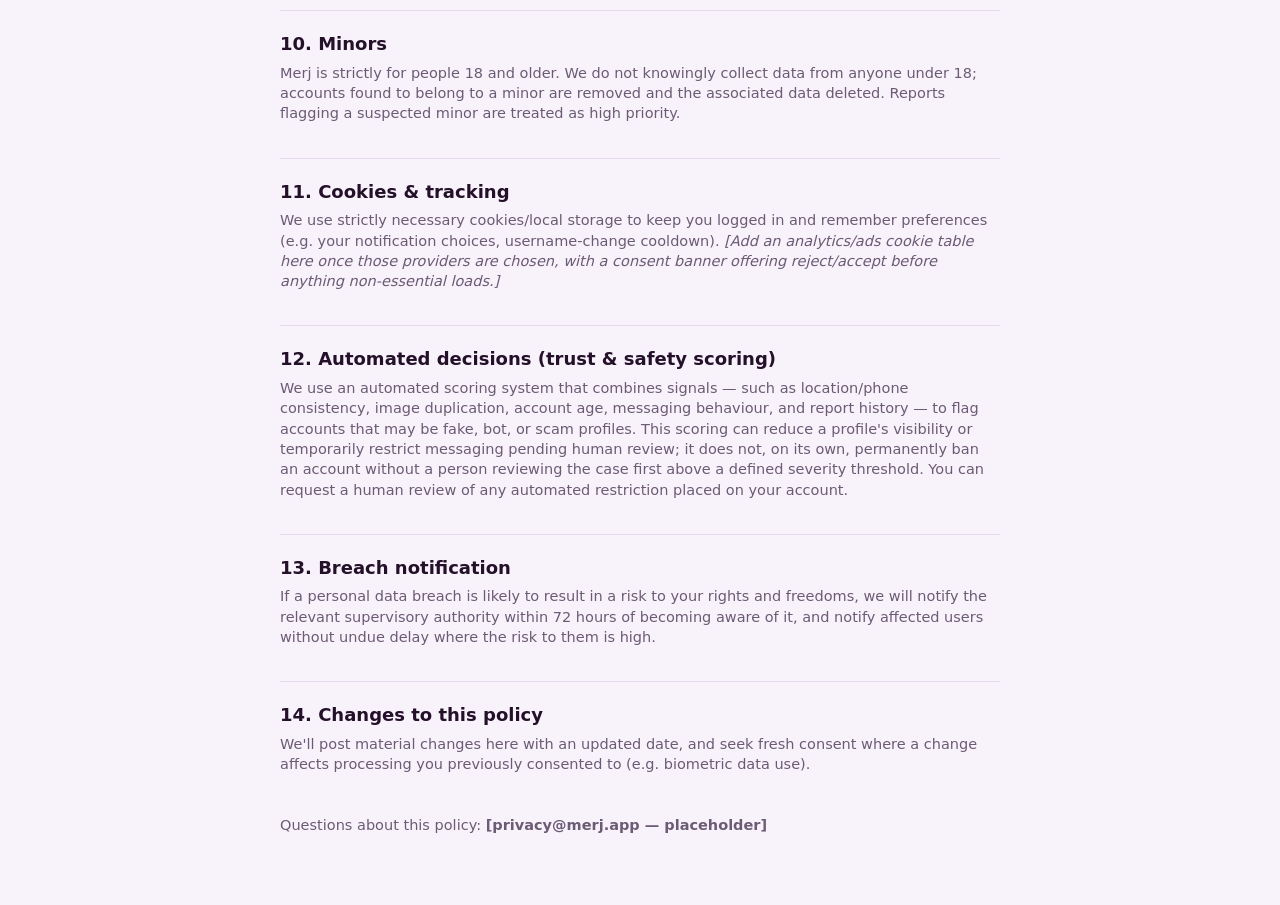
==== commit d0fcff9c: "Light theme, logo mark, illustrated avatars, demo stakeholder logins" ====
--- a/privacy.html
+++ b/privacy.html
@@ -4,7 +4,8 @@
 <meta charset="UTF-8">
 <meta name="viewport" content="width=device-width, initial-scale=1">
 <title>Merj — Privacy &amp; GDPR</title>
-<link rel="stylesheet" href="css/styles.css">
+<link rel="icon" href="data:image/svg+xml,%3Csvg xmlns='http://www.w3.org/2000/svg' viewBox='0 0 32 32'%3E%3Cdefs%3E%3ClinearGradient id='g' x1='0' y1='0' x2='1' y2='1'%3E%3Cstop offset='0' stop-color='%23ff3b6e'/%3E%3Cstop offset='0.55' stop-color='%23ff7a3d'/%3E%3Cstop offset='1' stop-color='%239b5cff'/%3E%3C/linearGradient%3E%3C/defs%3E%3Crect width='32' height='32' rx='8' fill='url(%23g)'/%3E%3Cpath d='M16 25.8l-1.9-1.76C7.2 18.2 3 14.4 3 9.9 3 6.2 5.9 3.3 9.6 3.3c2.1 0 4.1 1 5.4 2.5 1.3-1.5 3.3-2.5 5.4-2.5 3.7 0 6.6 2.9 6.6 6.6 0 4.5-4.2 8.3-11.1 14.1L16 25.8z' fill='%23fff'/%3E%3C/svg%3E">
+<link rel="stylesheet" href="css/styles.css?v=2">
 <style>
   .legal-wrap{ max-width: 760px; margin: 0 auto; padding: 20px 20px 60px; }
   .legal-wrap h1{ font-size: 26px; margin-top: 18px; }
@@ -28,7 +29,7 @@
 <body>
 <div class="legal-wrap">
   <a href="index.html" class="link-btn back-link">← Back to Merj</a>
-  <div class="brand"><span class="brand-mark">M</span>Merj</div>
+  <div class="brand"><span class="brand-mark"><svg viewBox="0 0 24 24" width="18" height="18" fill="#fff" aria-hidden="true"><path d="M12 21.35l-1.45-1.32C5.4 15.36 2 12.28 2 8.5 2 5.42 4.42 3 7.5 3c1.74 0 3.41.81 4.5 2.09C13.09 3.81 14.76 3 16.5 3 19.58 3 22 5.42 22 8.5c0 3.78-3.4 6.86-8.55 11.54L12 21.35z"/></svg></span>Merj</div>
   <h1>Privacy Policy &amp; GDPR Notice</h1>
   <p class="muted-sm">Draft version 0.1 — last updated for this prototype build.</p>
 
--- a/css/styles.css
+++ b/css/styles.css
@@ -7,23 +7,23 @@
    ========================================================================== */
 
 :root{
-  --bg: #120014;
-  --bg-alt: #1a0620;
-  --surface: #22092a;
-  --surface-2: #2c0f36;
-  --border: #3b1a46;
-  --text: #fdf5ff;
-  --muted: #c6a9d1;
-  --muted-2: #8f7098;
+  --bg: #ffffff;
+  --bg-alt: #f8f3fb;
+  --surface: #ffffff;
+  --surface-2: #f3ecf9;
+  --border: #e7dcef;
+  --text: #241129;
+  --muted: #6b5b74;
+  --muted-2: #7d6d86;
   --primary: #ff3b6e;
   --primary-2: #ff7a3d;
   --accent: #9b5cff;
-  --success: #34d399;
-  --danger: #ff4d5e;
+  --success: #14976a;
+  --danger: #e02f4a;
   --radius-sm: 10px;
   --radius: 16px;
   --radius-lg: 24px;
-  --shadow: 0 12px 32px rgba(0,0,0,0.35);
+  --shadow: 0 12px 32px rgba(80,40,110,0.14);
   --gradient: linear-gradient(135deg, var(--primary) 0%, var(--primary-2) 55%, var(--accent) 100%);
   --nav-h: 64px;
   --header-h: 56px;
@@ -70,7 +70,7 @@
 .btn--block{ display:flex; width:100%; margin-bottom: 10px; }
 .link-btn{ background:none; border:none; color: var(--primary-2); font-weight:600; cursor:pointer; font-size: 14px; }
 .icon-btn{
-  background: var(--surface); border:none; color: var(--text); width:38px; height:38px; border-radius: 50%;
+  background: var(--surface); border:1px solid var(--border); color: var(--text); width:38px; height:38px; border-radius: 50%;
   display:flex; align-items:center; justify-content:center; font-size:16px; cursor:pointer;
 }
 
@@ -91,7 +91,8 @@
 .screen--landing{ padding-bottom: 40px; }
 .landing-nav{
   display:flex; align-items:center; justify-content:space-between;
-  padding: 16px 20px; position: sticky; top:0; background: rgba(18,0,20,0.85); backdrop-filter: blur(8px); z-index: 5;
+  padding: 16px 20px; position: sticky; top:0; background: rgba(255,255,255,0.85); backdrop-filter: blur(8px); z-index: 5;
+  border-bottom: 1px solid var(--border);
 }
 .brand{ display:flex; align-items:center; gap:8px; font-weight:800; font-size:20px; }
 .brand-mark{
@@ -206,6 +207,7 @@
 .toggle-switch::after{ content:''; position:absolute; top:3px; left:3px; width:18px; height:18px; border-radius:50%; background:#fff; transition: transform .15s; }
 .toggle-row input:checked + .toggle-switch{ background: var(--primary); }
 .toggle-row input:checked + .toggle-switch::after{ transform: translateX(16px); }
+.toggle-switch::after{ box-shadow: 0 1px 3px rgba(60,20,80,0.3); }
 
 .otp-row{ display:flex; gap:10px; margin: 16px 0; }
 .otp-box{ width:52px; height:60px; text-align:center; font-size:22px; border-radius: var(--radius-sm); border:1.5px solid var(--border); background: var(--surface); color: var(--text); }
@@ -228,7 +230,8 @@
 }
 .swipe-card:active{ cursor:grabbing; }
 .card-photo{
-  height: 68%; background: var(--gradient); display:flex; align-items:center; justify-content:center;
+  height: 68%; background: var(--gradient); background-size:cover; background-position:center top; background-repeat:no-repeat;
+  display:flex; align-items:center; justify-content:center;
   font-size: 64px; font-weight:800; color: rgba(255,255,255,0.9); position:relative;
 }
 .card-photo .lock-badge{
@@ -256,9 +259,9 @@
   width:56px; height:56px; border-radius:50%; border:none; font-size:22px; cursor:pointer; display:flex;
   align-items:center; justify-content:center; box-shadow: 0 8px 18px rgba(0,0,0,0.3);
 }
-.round-btn--pass{ background: var(--surface); color: var(--danger); }
+.round-btn--pass{ background: var(--surface); color: var(--danger); border:1px solid var(--border); }
 .round-btn--like{ background: var(--gradient); color:#fff; width:64px; height:64px; font-size:26px; }
-.round-btn--info{ background: var(--surface); color: var(--muted); width:44px; height:44px; font-size:16px; }
+.round-btn--info{ background: var(--surface); color: var(--muted); width:44px; height:44px; font-size:16px; border:1px solid var(--border); }
 
 /* ---------- Matches list ---------- */
 .empty-state{ text-align:center; padding: 60px 20px; }
@@ -271,8 +274,8 @@
 .match-row.is-new .last-msg{ color: var(--primary-2); font-weight:600; }
 
 .avatar{
-  width:48px; height:48px; border-radius:50%; background: var(--gradient); color:#fff; font-weight:800;
-  display:flex; align-items:center; justify-content:center; flex-shrink:0; font-size:16px;
+  width:48px; height:48px; border-radius:50%; background: var(--gradient); background-size:cover; background-position:center top;
+  color:#fff; font-weight:800; display:flex; align-items:center; justify-content:center; flex-shrink:0; font-size:16px;
 }
 .avatar--lg{ width:84px; height:84px; font-size:30px; }
 .avatar--xl{ width:96px; height:96px; font-size:34px; margin: 0 auto 10px; }
@@ -280,7 +283,7 @@
 /* ---------- Chat ---------- */
 .chat-thread{ flex:1; overflow-y:auto; padding: 16px; display:flex; flex-direction:column; gap:10px; }
 .msg{ max-width:75%; padding: 10px 14px; border-radius: 16px; font-size: 14px; }
-.msg--them{ background: var(--surface); align-self:flex-start; border-bottom-left-radius:4px; }
+.msg--them{ background: var(--surface-2); align-self:flex-start; border-bottom-left-radius:4px; }
 .msg--me{ background: var(--gradient); color:#fff; align-self:flex-end; border-bottom-right-radius:4px; }
 .msg--system{ align-self:center; font-size:11px; color: var(--muted-2); background:none; }
 .chat-input-row{ display:flex; gap:8px; padding: 10px 12px; border-top:1px solid var(--border); background: var(--bg-alt); }
@@ -369,7 +372,7 @@
 
 /* ---------- Overlays ---------- */
 .overlay{
-  position: fixed; inset:0; background: rgba(8,0,10,0.78); z-index: 50; display:flex; align-items:center;
+  position: fixed; inset:0; background: rgba(36,17,41,0.55); z-index: 50; display:flex; align-items:center;
   justify-content:center; padding: 20px; backdrop-filter: blur(4px);
 }
 .match-card, .call-card, .info-card{
